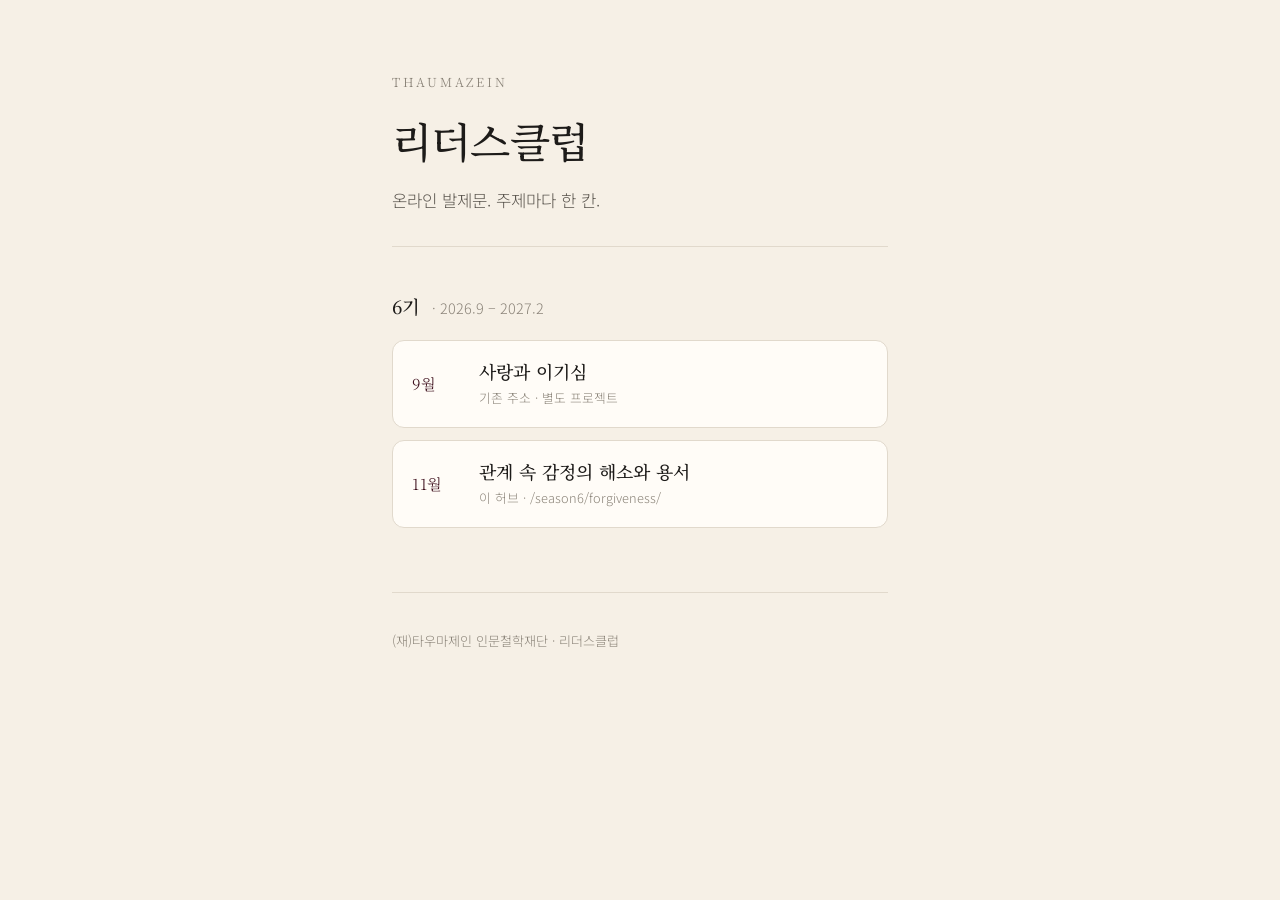
==== index.html @ 1ac8dec2 "리더스클럽 허브: 시즌6 11월 용서 Co-authored-by: 0104wjdgns <0104wjdgns@users.noreply.github.com>" ====
<!doctype html>
<html lang="ko">
<head>
  <meta charset="utf-8" />
  <meta name="viewport" content="width=device-width, initial-scale=1, viewport-fit=cover" />
  <title>타우마제인 리더스클럽 — 웹 발제문</title>
  <meta name="description" content="타우마제인 리더스클럽 온라인 발제문 모음" />
  <meta name="theme-color" content="#f6f0e6" />
  <link rel="preconnect" href="https://fonts.googleapis.com" />
  <link rel="preconnect" href="https://fonts.gstatic.com" crossorigin />
  <link href="https://fonts.googleapis.com/css2?family=Noto+Sans+KR:wght@300;400;500&family=Noto+Serif+KR:wght@300;400;500;600&display=swap" rel="stylesheet" />
  <link rel="stylesheet" href="/assets/hub.css" />
</head>
<body>
  <main class="hub">
    <header class="hub-head">
      <p class="eyebrow">Thaumazein</p>
      <h1>리더스클럽</h1>
      <p class="lede">온라인 발제문. 주제마다 한 칸.</p>
      <hr class="rule" />
    </header>

    <section class="cohort" aria-labelledby="c6">
      <h2 id="c6">6기 <span>· 2026.9 – 2027.2</span></h2>
      <ul class="topics">
        <li>
          <a class="topic" href="https://readers-club-selfishness.vercel.app/">
            <span class="month">9월</span>
            <span class="title">사랑과 이기심</span>
            <span class="hint">기존 주소 · 별도 프로젝트</span>
          </a>
        </li>
        <li>
          <a class="topic" href="/season6/forgiveness/">
            <span class="month">11월</span>
            <span class="title">관계 속 감정의 해소와 용서</span>
            <span class="hint">이 허브 · /season6/forgiveness/</span>
          </a>
        </li>
      </ul>
    </section>

    <footer class="hub-foot">
      <p>(재)타우마제인 인문철학재단 · 리더스클럽</p>
    </footer>
  </main>
</body>
</html>
---- assets/hub.css ----
:root {
  --paper: #f6f0e6;
  --paper-2: #efe7d8;
  --ink: #1d1b19;
  --ink-soft: #5a554e;
  --ink-faint: #8a8378;
  --hairline: #e1d9cc;
  --accent: #3d0f1c; /* restrained wine — hub only, topics keep their own */
  --font-serif: "Noto Serif KR", "Apple SD Gothic Neo", serif;
  --font-sans: "Noto Sans KR", "Apple SD Gothic Neo", sans-serif;
}
* { box-sizing: border-box; }
html, body { margin: 0; padding: 0; background: var(--paper); color: var(--ink); }
body {
  font-family: var(--font-sans);
  font-weight: 300;
  line-height: 1.7;
  min-height: 100vh;
  -webkit-font-smoothing: antialiased;
}
.hub {
  max-width: 36rem;
  margin: 0 auto;
  padding: 4.5rem clamp(1.25rem, 5vw, 2.5rem) 5rem;
}
.eyebrow {
  font-family: var(--font-serif);
  font-size: 0.78rem;
  letter-spacing: 0.22em;
  text-transform: uppercase;
  color: var(--ink-faint);
  margin: 0 0 0.75rem;
}
.hub-head h1 {
  font-family: var(--font-serif);
  font-weight: 500;
  font-size: clamp(2rem, 6vw, 2.6rem);
  letter-spacing: -0.02em;
  margin: 0 0 0.6rem;
}
.lede {
  margin: 0;
  color: var(--ink-soft);
  font-size: 1.05rem;
}
.rule {
  border: 0;
  border-top: 1px solid var(--hairline);
  margin: 2rem 0 2.75rem;
}
.cohort h2 {
  font-family: var(--font-serif);
  font-weight: 500;
  font-size: 1.15rem;
  margin: 0 0 1.1rem;
}
.cohort h2 span {
  font-family: var(--font-sans);
  font-weight: 300;
  font-size: 0.9rem;
  color: var(--ink-faint);
  margin-left: 0.4rem;
}
.topics {
  list-style: none;
  margin: 0;
  padding: 0;
  display: flex;
  flex-direction: column;
  gap: 0.75rem;
}
.topic {
  display: grid;
  grid-template-columns: 3.2rem 1fr;
  grid-template-rows: auto auto;
  column-gap: 1rem;
  row-gap: 0.15rem;
  padding: 1.15rem 1.2rem;
  text-decoration: none;
  color: inherit;
  background: #fffcf7;
  border: 1px solid var(--hairline);
  border-radius: 12px;
  transition: border-color 160ms ease, transform 160ms ease;
}
.topic:hover {
  border-color: var(--accent);
  transform: translateY(-1px);
}
.topic .month {
  grid-row: 1 / span 2;
  align-self: center;
  font-family: var(--font-serif);
  font-size: 0.95rem;
  color: var(--accent);
  letter-spacing: 0.04em;
}
.topic .title {
  font-family: var(--font-serif);
  font-weight: 500;
  font-size: 1.12rem;
  line-height: 1.4;
}
.topic .hint {
  font-size: 0.8rem;
  color: var(--ink-faint);
}
.hub-foot {
  margin-top: 4rem;
  padding-top: 1.5rem;
  border-top: 1px solid var(--hairline);
  color: var(--ink-faint);
  font-size: 0.82rem;
}
@media (prefers-reduced-motion: reduce) {
  .topic { transition: none; }
  .topic:hover { transform: none; }
}
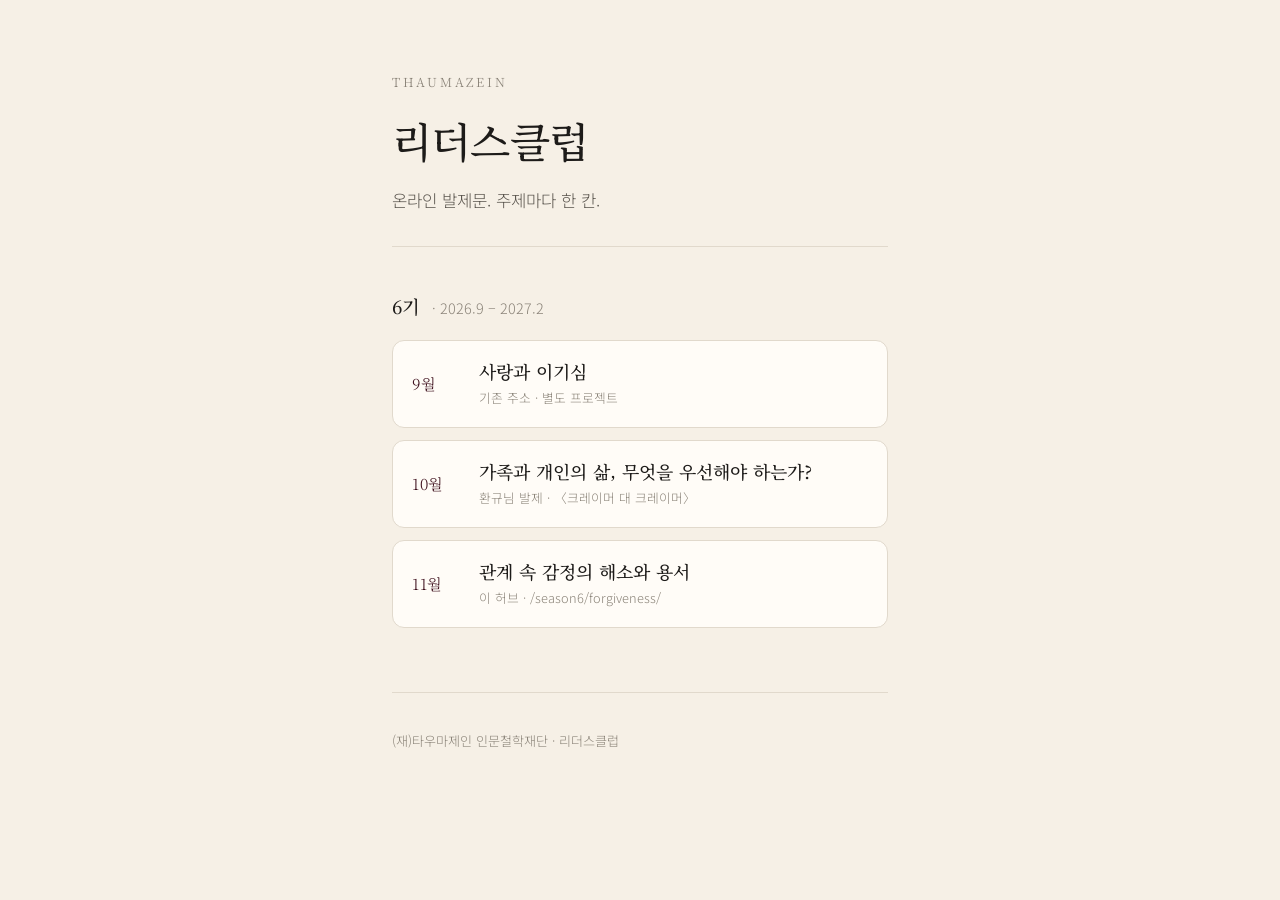
==== commit c4de2c6a: "허브: 10월 가족과 개인의 삶 칸 추가 Co-authored-by: 0104wjdgns <0104wjdgns@users.noreply.github.com>" ====
--- a/index.html
+++ b/index.html
@@ -31,6 +31,13 @@
           </a>
         </li>
         <li>
+          <div class="topic topic--static">
+            <span class="month">10월</span>
+            <span class="title">가족과 개인의 삶, 무엇을 우선해야 하는가?</span>
+            <span class="hint">환규님 발제 · 〈크레이머 대 크레이머〉</span>
+          </div>
+        </li>
+        <li>
           <a class="topic" href="/season6/forgiveness/">
             <span class="month">11월</span>
             <span class="title">관계 속 감정의 해소와 용서</span>
--- a/assets/hub.css
+++ b/assets/hub.css
@@ -116,3 +116,6 @@
   .topic { transition: none; }
   .topic:hover { transform: none; }
 }
+
+.topic--static { cursor: default; }
+.topic--static:hover { transform: none; box-shadow: none; }
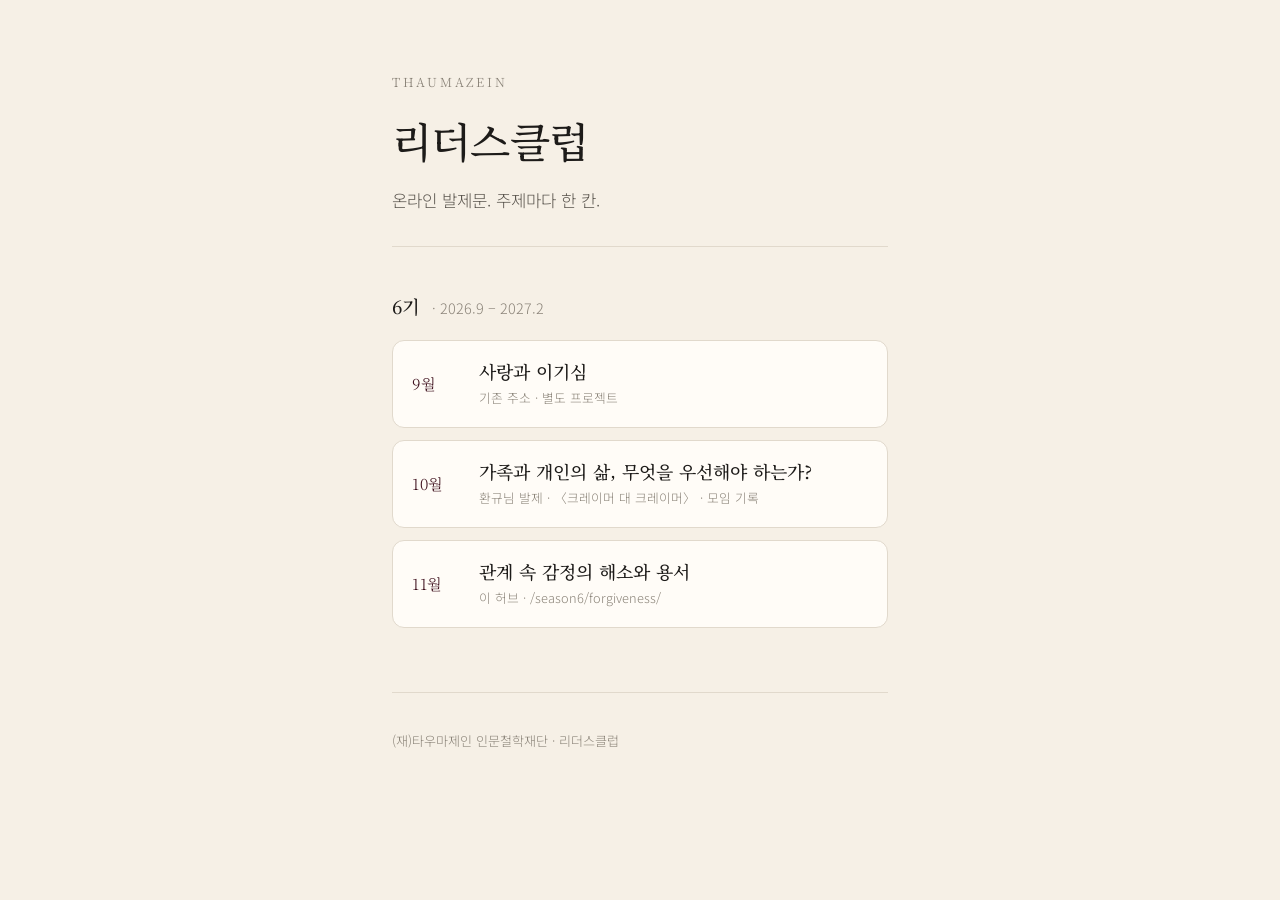
==== commit 57b44dc8: "10월 모임 기록 페이지 추가 (/season6/family/) Co-authored-by: 0104wjdgns <0104wjdgns@users.noreply.github.com>" ====
--- a/index.html
+++ b/index.html
@@ -31,11 +31,11 @@
           </a>
         </li>
         <li>
-          <div class="topic topic--static">
+          <a class="topic" href="/season6/family/">
             <span class="month">10월</span>
             <span class="title">가족과 개인의 삶, 무엇을 우선해야 하는가?</span>
-            <span class="hint">환규님 발제 · 〈크레이머 대 크레이머〉</span>
-          </div>
+            <span class="hint">환규님 발제 · 〈크레이머 대 크레이머〉 · 모임 기록</span>
+          </a>
         </li>
         <li>
           <a class="topic" href="/season6/forgiveness/">
--- a/assets/hub.css
+++ b/assets/hub.css
@@ -119,3 +119,17 @@
 
 .topic--static { cursor: default; }
 .topic--static:hover { transform: none; box-shadow: none; }
+
+/* record pages (e.g. /season6/family/) */
+.back { margin: 0 0 2.5rem; font-size: 0.9rem; }
+.back a { color: var(--ink-faint); text-decoration: none; }
+.back a:hover { color: var(--accent); }
+.record-title { font-size: clamp(1.6rem, 5vw, 2.1rem) !important; line-height: 1.35; word-break: keep-all; }
+.facts { margin: 0 0 2.25rem; display: grid; gap: 1.1rem; }
+.facts div { display: grid; grid-template-columns: 5.5rem 1fr; gap: 0.75rem; }
+.facts dt { font-family: var(--font-serif); color: var(--accent); font-size: 0.92rem; }
+.facts dd { margin: 0; color: var(--ink); word-break: keep-all; }
+.photo { margin: 0 0 2.25rem; }
+.photo img { width: 100%; height: auto; display: block; border-radius: 12px; border: 1px solid var(--hairline); }
+.review-link { margin-bottom: 1rem; }
+@media (max-width: 480px) { .facts div { grid-template-columns: 1fr; gap: 0.15rem; } }
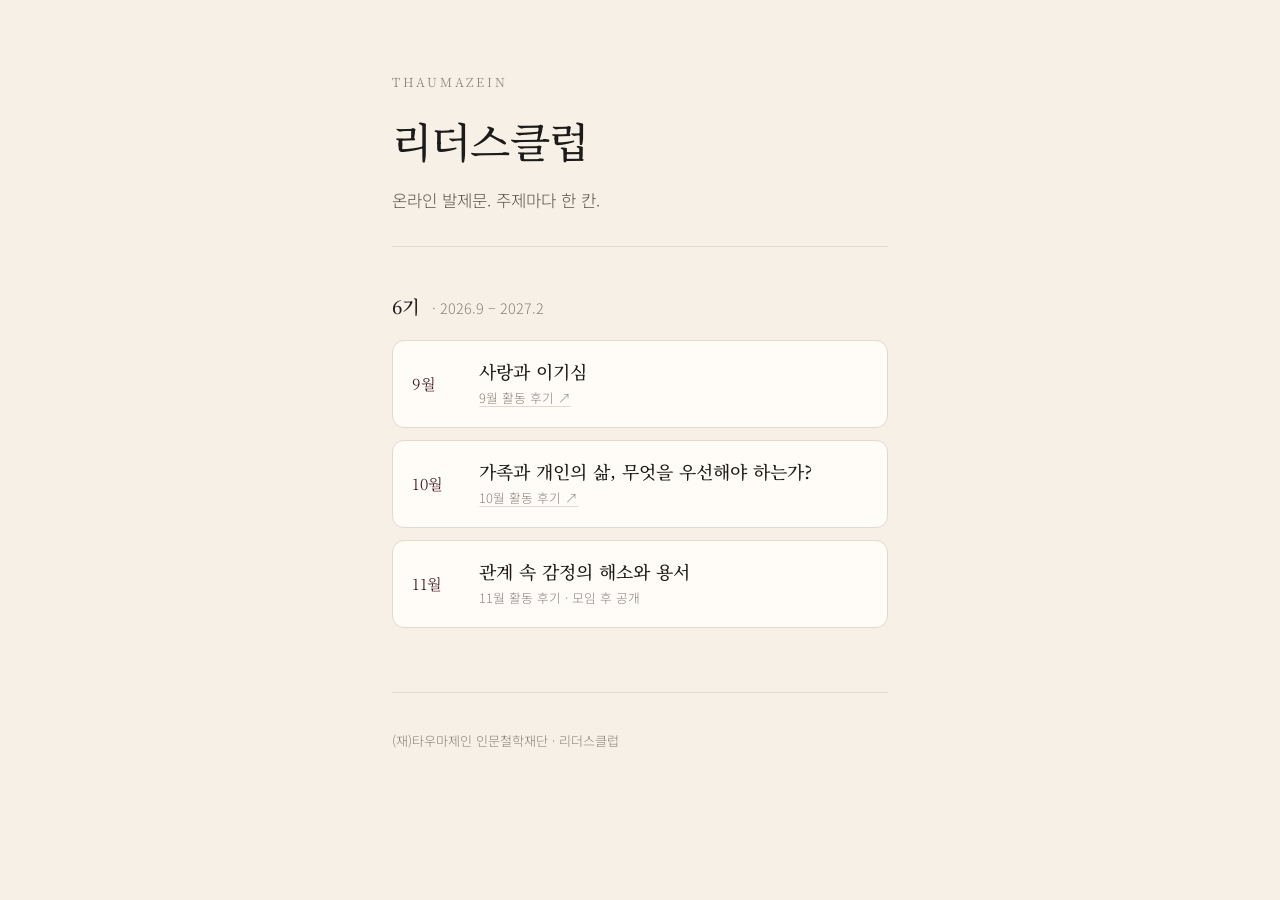
==== commit 315e80d8: "허브: 칸 아래 활동 후기 링크 Co-authored-by: 0104wjdgns <0104wjdgns@users.noreply.github.com>" ====
--- a/index.html
+++ b/index.html
@@ -24,25 +24,25 @@
       <h2 id="c6">6기 <span>· 2026.9 – 2027.2</span></h2>
       <ul class="topics">
         <li>
-          <a class="topic" href="https://readers-club-selfishness.vercel.app/">
+          <div class="topic">
             <span class="month">9월</span>
-            <span class="title">사랑과 이기심</span>
-            <span class="hint">기존 주소 · 별도 프로젝트</span>
-          </a>
+            <a class="title" href="https://readers-club-selfishness.vercel.app/">사랑과 이기심</a>
+            <a class="hint" href="https://thaumazein.kr/readers-club/%ec%9d%b4%ea%b8%b0%ec%8b%ac-%ed%98%b9%ec%9d%80-%ec%9e%90%ea%b8%b0%ec%95%a0%eb%8a%94-%ec%82%ac%eb%9e%91%ec%9d%84-%ec%a0%80%ed%95%b4%ed%95%98%eb%8a%94%ea%b0%80-%ea%b0%80%eb%8a%a5%ec%bc%80-%ed%95%98/" target="_blank" rel="noopener">9월 활동 후기 ↗</a>
+          </div>
         </li>
         <li>
-          <a class="topic" href="/season6/family/">
+          <div class="topic">
             <span class="month">10월</span>
-            <span class="title">가족과 개인의 삶, 무엇을 우선해야 하는가?</span>
-            <span class="hint">환규님 발제 · 〈크레이머 대 크레이머〉 · 모임 기록</span>
-          </a>
+            <a class="title" href="/season6/family/">가족과 개인의 삶, 무엇을 우선해야 하는가?</a>
+            <a class="hint" href="https://thaumazein.kr/readers-club/%ea%b0%80%ec%a1%b1%ea%b3%bc-%ea%b0%9c%ec%9d%b8%ec%9d%98-%ec%82%b6-%eb%ac%b4%ec%97%87%ec%9d%84-%ec%9a%b0%ec%84%a0%ed%95%b4%ec%95%bc-%ed%95%98%eb%8a%94%ea%b0%80/" target="_blank" rel="noopener">10월 활동 후기 ↗</a>
+          </div>
         </li>
         <li>
-          <a class="topic" href="/season6/forgiveness/">
+          <div class="topic">
             <span class="month">11월</span>
-            <span class="title">관계 속 감정의 해소와 용서</span>
-            <span class="hint">이 허브 · /season6/forgiveness/</span>
-          </a>
+            <a class="title" href="/season6/forgiveness/">관계 속 감정의 해소와 용서</a>
+            <span class="hint">11월 활동 후기 · 모임 후 공개</span>
+          </div>
         </li>
       </ul>
     </section>
--- a/assets/hub.css
+++ b/assets/hub.css
@@ -133,3 +133,11 @@
 .photo img { width: 100%; height: auto; display: block; border-radius: 12px; border: 1px solid var(--hairline); }
 .review-link { margin-bottom: 1rem; }
 @media (max-width: 480px) { .facts div { grid-template-columns: 1fr; gap: 0.15rem; } }
+
+/* card = div; title link stretches over the card, review link sits on top */
+.topic { position: relative; }
+.topic a { color: inherit; text-decoration: none; }
+.topic a.title::after { content: ""; position: absolute; inset: 0; border-radius: 12px; }
+.topic a.hint { position: relative; z-index: 1; justify-self: start; text-decoration: underline; text-decoration-color: var(--hairline); text-underline-offset: 3px; }
+.topic a.hint:hover { color: var(--accent); text-decoration-color: var(--accent); }
+.topic a.title:focus-visible::after { outline: 2px solid var(--accent); outline-offset: 2px; }
